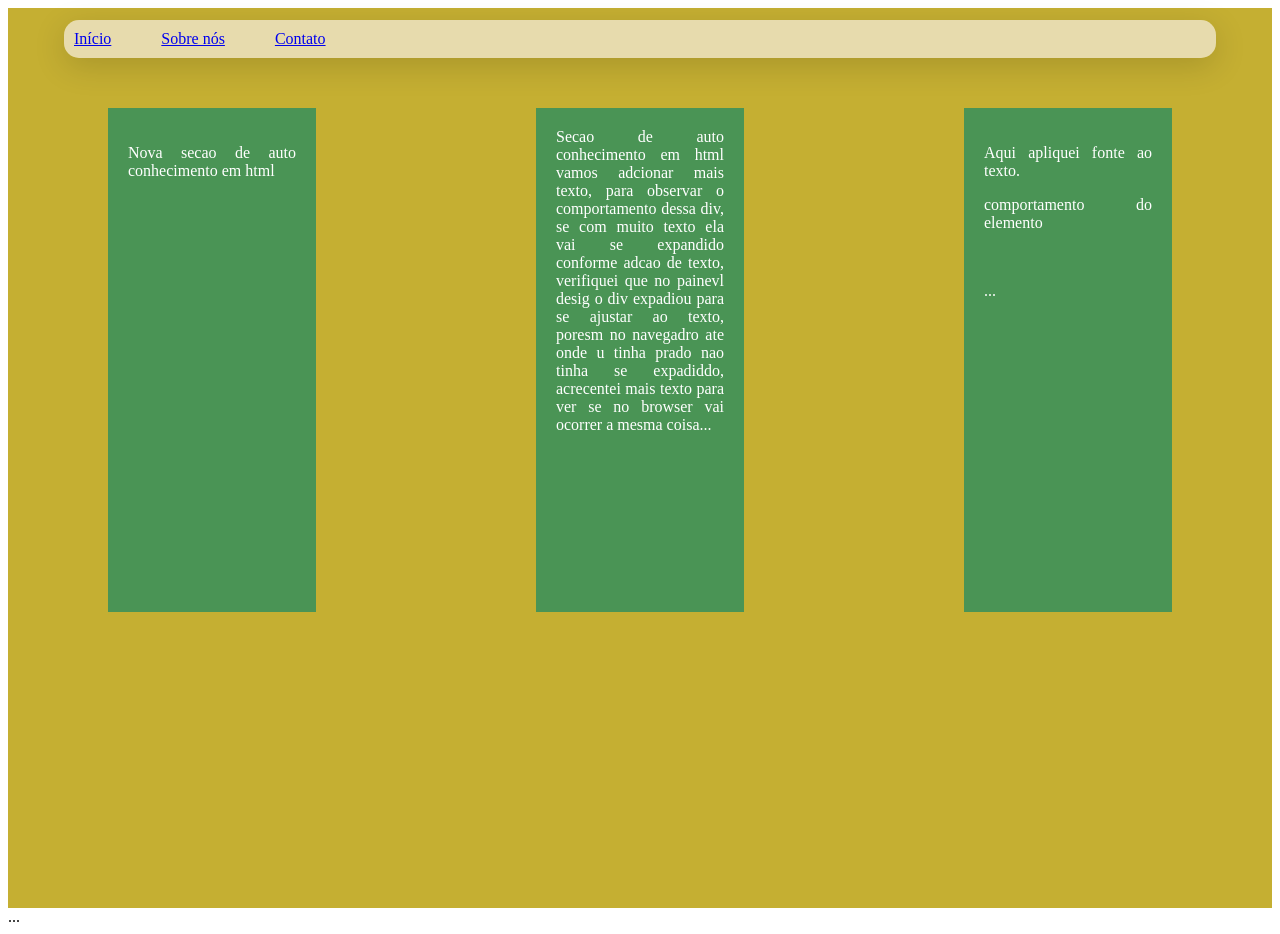
==== index.html @ 29dd5a1a "atualizacao do nome do arquivo estudo.html para index.html" ====
<!DOCTYPE html>
<html lang="pt-BR">
<head>
  <meta charset="UTF-8">
  <meta http-equiv="X-UA-Compatible" content="IE=edge">
  <meta name="viewport" content="width=device-width, initial-scale=1.0">
  <title>Banner Animado</title>
  <link rel="stylesheet" href="style.css">
  
</head>
<body>
  <!-- Cabeçalho (Global) -->
  <header class="site-header">
    <div class="container">
      <nav class="main-nav"><ul class="lst">
    <li><a href="#index.html">Início</a></li>
    <li><a href="sobre.html">Sobre nós</a></li>
    <li><a href="contato.html">Contato</a></li>
  </ul></nav>
    </div>
  </header>

  <!-- Conteúdo Principal (O "Core" da página) -->
  <main class="site-main">
    
    <!-- Seção de destaque / Banner -->
<section class="nova-section">
      <div class="container">
        <p>
          Nova secao de auto conhecimento em  html
        </p>
		</div>
    </section>

    <section class="hero-section">
      <div class="container">Secao de auto conhecimento em  html
		vamos adcionar mais texto, para observar o comportamento
		dessa div, se com muito texto ela vai se expandido conforme 
		adcao de texto, verifiquei que no painevl desig o div expadiou
		  para se ajustar ao texto, poresm no navegadro ate onde u tinha prado
		  nao tinha se expadiddo, acrecentei mais texto para ver se no browser 
		  vai ocorrer a mesma coisa...
		</div>
    </section>

    <!-- Container de Layout (Aqui reside a harmonia visual) -->
    <section class="content-container">
      <div class="container">
		  <p class="txt">Aqui apliquei fonte ao texto.
        </p>
        <!-- Bloco de Componente (Ex: O widget da Copa) -->
        <article class="card-component">
           <header class="card-header">
             <p> comportamento do elemento
			   </p>
             <p>&nbsp;</p>
           </header>
           <div class="card-body">...</div>
        </article>

      </div>
    </section>
	  <article><h3 style="font-family: 'Gill Sans', 'Gill Sans MT', 'Myriad Pro', 'DejaVu Sans Condensed', Helvetica, Arial, 'sans-serif'">
				   </h3></article>
  </main>

  <!-- Rodapé (Global) -->
  <footer class="site-footer">
    <div class="container">...</div></footer>
</body>

</html>
---- style.css ----
main {
    display: grid;
	background-color: #c5af32; /* Cor de fundo para visualização */
    grid-template-columns: 1fr 1fr 1fr;
	height: 100vh; /* Altura total da viewport */
    gap: 20px; /* Ajuste o valor conforme preferir para criar o espaço */
}	

	
.txt{
	font-family: Impact, Haettenschweiler, "Franklin Gothic Bold", "Arial Black", "sans-serif";
}
.nova-section{
	background-color: #4a9455;
	color: white;
	padding: 20px;
	margin: 100px;
	text-align: justify;
	align-items: center;
}
.content-container{
	background-color: #4a9455;
	color: white;
	min-height: 300px;
	padding: 20px;
	margin: 100px;
	text-align: justify;
	align-items: center;
}

.hero-section{
	
	background-color: #4a9455;
	color: white;
	min-height: 300px;
	padding: 20px;
	margin: 100px;
	text-align: justify;
	align-items: center;
}

.site-header{
	position: fixed;
	top: 20px;
	left: 5%;
	right: 5%;
	display: flex;
	align-items: center;
	gap: 20px;
	margin-bottom: 10px;
	background-color: rgba(245,238,226, 0.7);
	border-radius: 15px;
	box-shadow: 0 8px 32px rgba(0, 0, 0, 0.15);

		
}
.lst{
display: flex;
justify-content: space-between;
list-style: none;
padding: 0;
gap:50px;
margin:  10px;

}
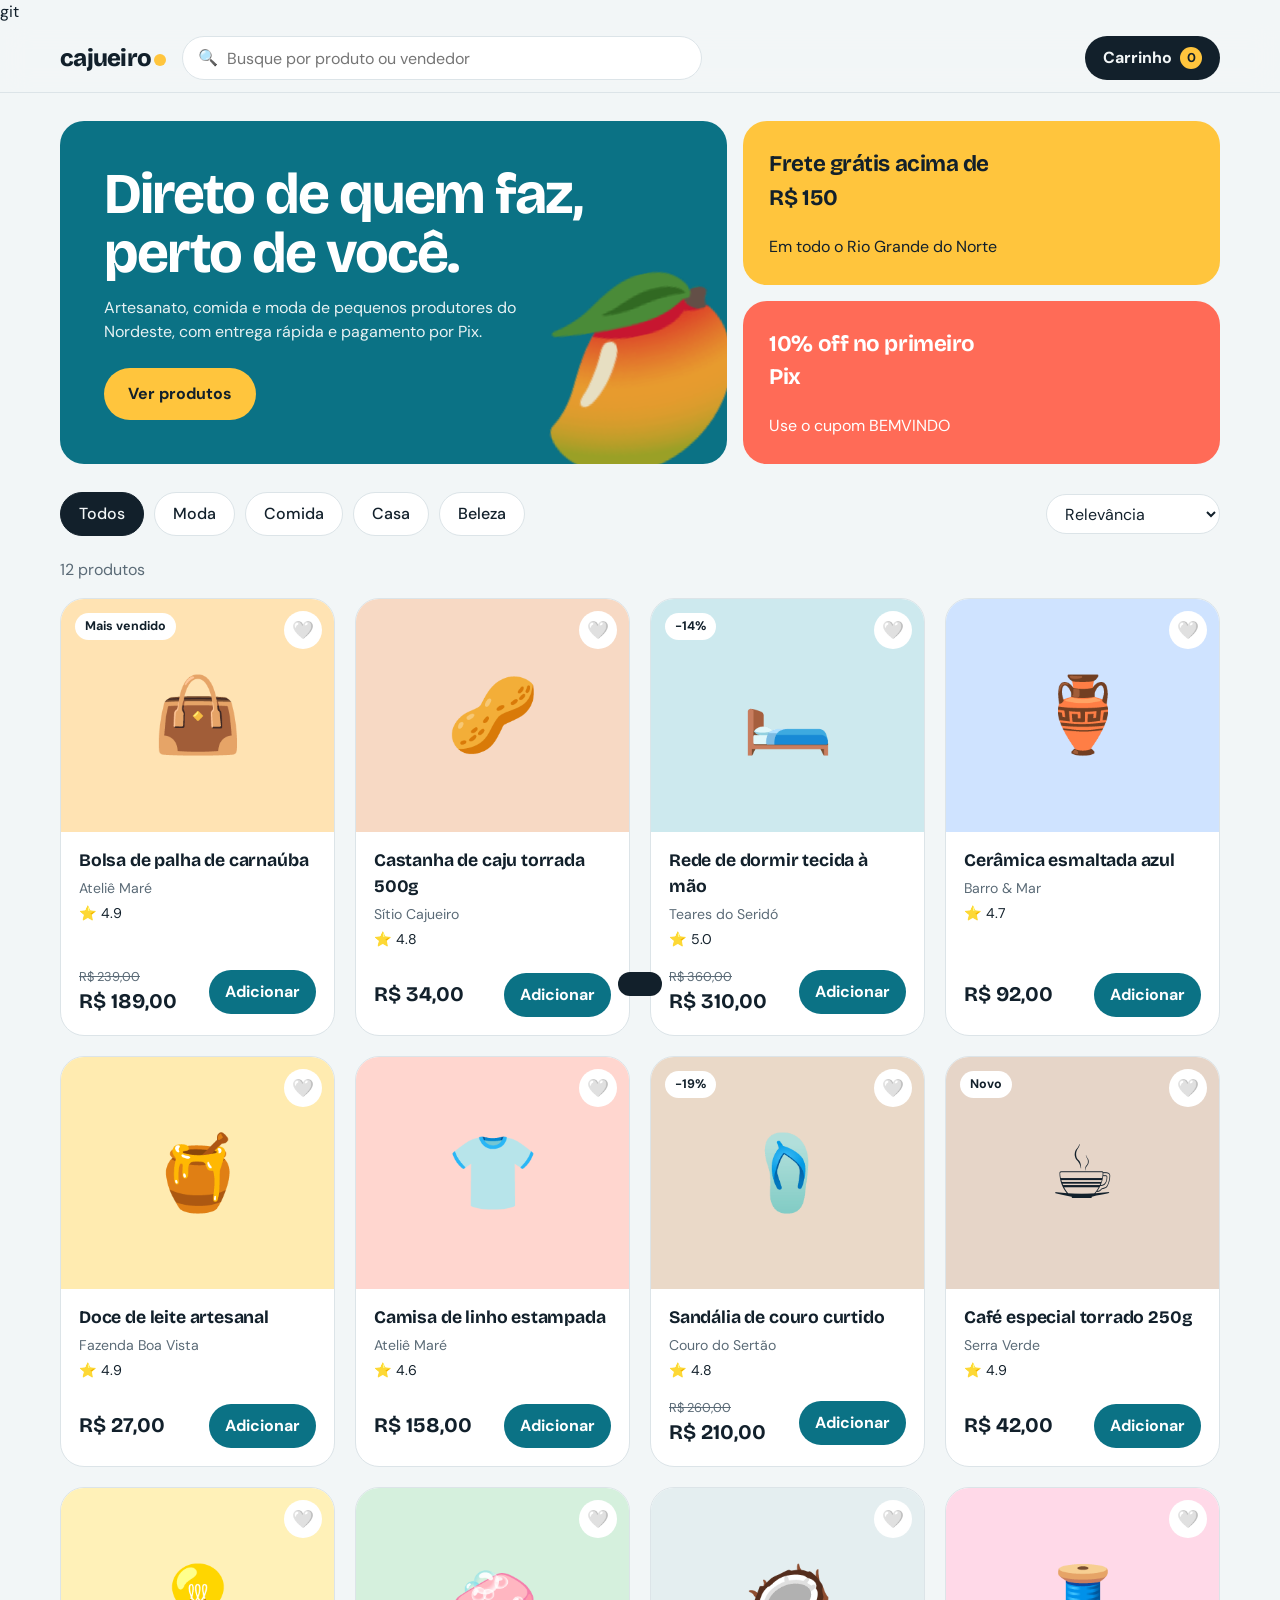
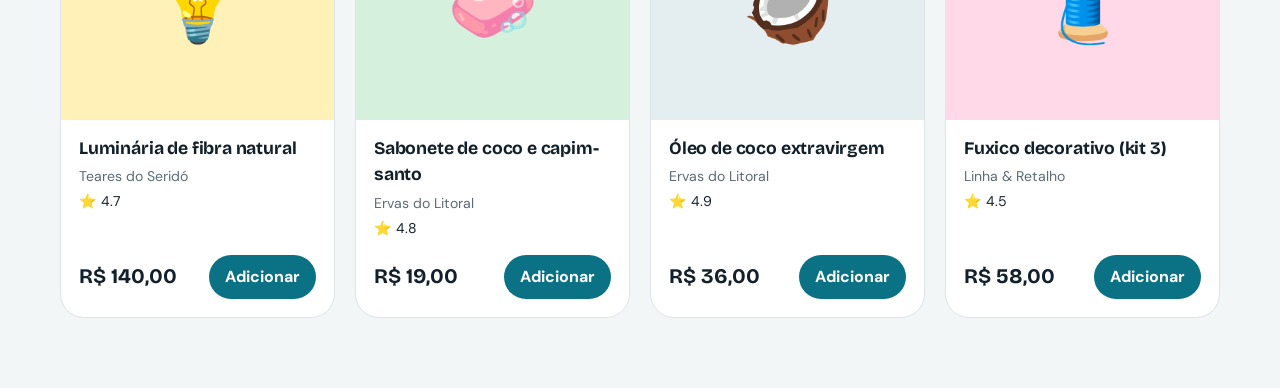
==== commit b933d85c: "preparando ambiente" ====
--- a/index.html
+++ b/index.html
@@ -1,72 +1,132 @@
 <!DOCTYPE html>
 <html lang="pt-BR">
 <head>
-  <meta charset="UTF-8">
-  <meta http-equiv="X-UA-Compatible" content="IE=edge">
-  <meta name="viewport" content="width=device-width, initial-scale=1.0">
-  <title>Banner Animado</title>
-  <link rel="stylesheet" href="style.css">
-  
+<meta charset="UTF-8">git
+<meta name="viewport" content="width=device-width, initial-scale=1">
+<title>Cajueiro — Marketplace de produtos locais</title>
+<link rel="stylesheet" href="css/styles.css">
+<link rel="preconnect" href="https://fonts.googleapis.com">
+<link href="https://fonts.googleapis.com/css2?family=Bricolage+Grotesque:wght@500;700;800&family=DM+Sans:wght@400;500;700&display=swap" rel="stylesheet">
+
 </head>
 <body>
-  <!-- Cabeçalho (Global) -->
-  <header class="site-header">
-    <div class="container">
-      <nav class="main-nav"><ul class="lst">
-    <li><a href="#index.html">Início</a></li>
-    <li><a href="sobre.html">Sobre nós</a></li>
-    <li><a href="contato.html">Contato</a></li>
-  </ul></nav>
+
+<header>
+  <div class="wrap bar">
+    <div class="logo">cajueiro<i></i></div>
+    <label class="search"><span>🔍</span><input id="q" type="search" placeholder="Busque por produto ou vendedor" aria-label="Buscar"></label>
+    <button class="cart-btn" id="openCart" aria-label="Abrir carrinho">Carrinho <b id="cartCount">0</b></button>
+  </div>
+</header>
+
+<main class="wrap">
+  <section class="hero">
+    <div class="hero-main">
+      <div>
+        <h1>Direto de quem faz, perto de você.</h1>
+        <p>Artesanato, comida e moda de pequenos produtores do Nordeste, com entrega rápida e pagamento por Pix.</p>
+      </div>
+      <button class="cta" onclick="document.getElementById('lista').scrollIntoView({behavior:'smooth'})">Ver produtos</button>
+      <div class="big" aria-hidden="true">🥭</div>
     </div>
-  </header>
+    <div class="hero-side">
+      <div class="tile a"><h3>Frete grátis acima de R$ 150</h3><span>Em todo o Rio Grande do Norte</span></div>
+      <div class="tile b"><h3>10% off no primeiro Pix</h3><span>Use o cupom BEMVINDO</span></div>
+    </div>
+  </section>
 
-  <!-- Conteúdo Principal (O "Core" da página) -->
-  <main class="site-main">
-    
-    <!-- Seção de destaque / Banner -->
-<section class="nova-section">
-      <div class="container">
-        <p>
-          Nova secao de auto conhecimento em  html
-        </p>
-		</div>
-    </section>
+  <section id="lista">
+    <div class="filters" id="chips"></div>
+    <p class="count" id="count"></p>
+    <div class="grid" id="grid"></div>
+  </section>
+</main>
 
-    <section class="hero-section">
-      <div class="container">Secao de auto conhecimento em  html
-		vamos adcionar mais texto, para observar o comportamento
-		dessa div, se com muito texto ela vai se expandido conforme 
-		adcao de texto, verifiquei que no painevl desig o div expadiou
-		  para se ajustar ao texto, poresm no navegadro ate onde u tinha prado
-		  nao tinha se expadiddo, acrecentei mais texto para ver se no browser 
-		  vai ocorrer a mesma coisa...
-		</div>
-    </section>
+<div class="scrim" id="scrim"></div>
+<aside class="drawer" aria-label="Carrinho">
+  <header><h2>Seu carrinho</h2><button id="closeCart" aria-label="Fechar">✕</button></header>
+  <div class="items" id="items"></div>
+  <div class="total">
+    <div class="line"><span>Total</span><span id="total">R$ 0,00</span></div>
+    <button class="cta" id="checkout">Finalizar compra</button>
+  </div>
+</aside>
+<div class="toast" id="toast" role="status"></div>
 
-    <!-- Container de Layout (Aqui reside a harmonia visual) -->
-    <section class="content-container">
-      <div class="container">
-		  <p class="txt">Aqui apliquei fonte ao texto.
-        </p>
-        <!-- Bloco de Componente (Ex: O widget da Copa) -->
-        <article class="card-component">
-           <header class="card-header">
-             <p> comportamento do elemento
-			   </p>
-             <p>&nbsp;</p>
-           </header>
-           <div class="card-body">...</div>
-        </article>
+<script>
+const products=[
+ {id:1,n:"Bolsa de palha de carnaúba",s:"Ateliê Maré",c:"Moda",p:189,o:239,r:4.9,e:"👜",bg:"#FFE3B3",t:"Mais vendido"},
+ {id:2,n:"Castanha de caju torrada 500g",s:"Sítio Cajueiro",c:"Comida",p:34,r:4.8,e:"🥜",bg:"#F7D9C4"},
+ {id:3,n:"Rede de dormir tecida à mão",s:"Teares do Seridó",c:"Casa",p:310,o:360,r:5,e:"🛏️",bg:"#CDE9EE",t:"-14%"},
+ {id:4,n:"Cerâmica esmaltada azul",s:"Barro & Mar",c:"Casa",p:92,r:4.7,e:"🏺",bg:"#CFE3FF"},
+ {id:5,n:"Doce de leite artesanal",s:"Fazenda Boa Vista",c:"Comida",p:27,r:4.9,e:"🍯",bg:"#FFEBB0"},
+ {id:6,n:"Camisa de linho estampada",s:"Ateliê Maré",c:"Moda",p:158,r:4.6,e:"👕",bg:"#FFD6CF"},
+ {id:7,n:"Sandália de couro curtido",s:"Couro do Sertão",c:"Moda",p:210,o:260,r:4.8,e:"🩴",bg:"#EAD9C8",t:"-19%"},
+ {id:8,n:"Café especial torrado 250g",s:"Serra Verde",c:"Comida",p:42,r:4.9,e:"☕",bg:"#E6D5C8",t:"Novo"},
+ {id:9,n:"Luminária de fibra natural",s:"Teares do Seridó",c:"Casa",p:140,r:4.7,e:"💡",bg:"#FFF1B8"},
+ {id:10,n:"Sabonete de coco e capim-santo",s:"Ervas do Litoral",c:"Beleza",p:19,r:4.8,e:"🧼",bg:"#D5F0DD"},
+ {id:11,n:"Óleo de coco extravirgem",s:"Ervas do Litoral",c:"Beleza",p:36,r:4.9,e:"🥥",bg:"#E4EEF0"},
+ {id:12,n:"Fuxico decorativo (kit 3)",s:"Linha & Retalho",c:"Casa",p:58,r:4.5,e:"🧵",bg:"#FFD9E8"}
+];
+const money=v=>v.toLocaleString("pt-BR",{style:"currency",currency:"BRL"});
+const $=id=>document.getElementById(id);
+const state={cat:"Todos",q:"",sort:"rel",cart:{},favs:new Set()};
+const cats=["Todos",...new Set(products.map(p=>p.c))];
 
-      </div>
-    </section>
-	  <article><h3 style="font-family: 'Gill Sans', 'Gill Sans MT', 'Myriad Pro', 'DejaVu Sans Condensed', Helvetica, Arial, 'sans-serif'">
-				   </h3></article>
-  </main>
+function renderChips(){
+  $("chips").innerHTML=cats.map(c=>`<button class="chip" aria-pressed="${c===state.cat}" data-c="${c}">${c}</button>`).join("")+
+  `<select id="sort" aria-label="Ordenar"><option value="rel">Relevância</option><option value="asc">Menor preço</option><option value="desc">Maior preço</option><option value="rate">Melhor avaliados</option></select>`;
+  $("sort").value=state.sort;
+}
+function renderGrid(){
+  let list=products.filter(p=>(state.cat==="Todos"||p.c===state.cat)&&(p.n+p.s).toLowerCase().includes(state.q));
+  if(state.sort==="asc")list.sort((a,b)=>a.p-b.p);
+  if(state.sort==="desc")list.sort((a,b)=>b.p-a.p);
+  if(state.sort==="rate")list.sort((a,b)=>b.r-a.r);
+  $("count").textContent=`${list.length} produto${list.length===1?"":"s"}`;
+  $("grid").innerHTML=list.length?list.map(p=>`
+   <article class="card">
+    <div class="thumb" style="background:${p.bg}">${p.e}
+      ${p.t?`<span class="tag">${p.t}</span>`:""}
+      <button class="fav" data-fav="${p.id}" aria-label="Favoritar ${p.n}" aria-pressed="${state.favs.has(p.id)}">${state.favs.has(p.id)?"❤️":"🤍"}</button>
+    </div>
+    <div class="info">
+      <h4>${p.n}</h4><span class="seller">${p.s}</span><span class="rate">⭐ ${p.r.toFixed(1)}</span>
+      <div class="buy"><div class="price">${p.o?`<s>${money(p.o)}</s>`:""}${money(p.p)}</div>
+      <button class="add" data-add="${p.id}">Adicionar</button></div>
+    </div>
+   </article>`).join(""):`<div class="empty">Nenhum produto encontrado. Tente outra busca ou categoria.</div>`;
+}
+function renderCart(){
+  const ids=Object.keys(state.cart);
+  let total=0,n=0;
+  $("items").innerHTML=ids.length?ids.map(id=>{
+    const p=products.find(x=>x.id==id),q=state.cart[id];total+=p.p*q;n+=q;
+    return `<div class="row"><div class="mini" style="background:${p.bg}">${p.e}</div>
+      <div><strong>${p.n}</strong><div class="seller">${money(p.p)}</div></div>
+      <div class="qty"><button data-dec="${id}" aria-label="Diminuir">−</button><span>${q}</span><button data-inc="${id}" aria-label="Aumentar">+</button></div></div>`;
+  }).join(""):`<p class="empty">Seu carrinho está vazio. Adicione um produto para começar.</p>`;
+  $("total").textContent=money(total);$("cartCount").textContent=n;
+}
+function toast(msg){const t=$("toast");t.textContent=msg;t.classList.add("show");clearTimeout(toast.t);toast.t=setTimeout(()=>t.classList.remove("show"),1800)}
+const setCart=(id,d)=>{state.cart[id]=(state.cart[id]||0)+d;if(state.cart[id]<=0)delete state.cart[id];renderCart()};
 
-  <!-- Rodapé (Global) -->
-  <footer class="site-footer">
-    <div class="container">...</div></footer>
+document.addEventListener("click",e=>{
+  const t=e.target.closest("button");if(!t)return;
+  if(t.dataset.c){state.cat=t.dataset.c;renderChips();renderGrid()}
+  if(t.dataset.add){setCart(+t.dataset.add,1);toast("Adicionado ao carrinho")}
+  if(t.dataset.inc)setCart(+t.dataset.inc,1);
+  if(t.dataset.dec)setCart(+t.dataset.dec,-1);
+  if(t.dataset.fav){const id=+t.dataset.fav;state.favs.has(id)?state.favs.delete(id):state.favs.add(id);renderGrid()}
+  if(t.id==="checkout")toast(Object.keys(state.cart).length?"Pedido enviado! Pague com Pix.":"Adicione itens antes de finalizar");
+});
+document.addEventListener("change",e=>{if(e.target.id==="sort"){state.sort=e.target.value;renderGrid()}});
+$("q").addEventListener("input",e=>{state.q=e.target.value.toLowerCase();renderGrid()});
+const toggle=o=>document.body.classList.toggle("open",o);
+$("openCart").onclick=()=>toggle(true);$("closeCart").onclick=()=>toggle(false);$("scrim").onclick=()=>toggle(false);
+document.addEventListener("keydown",e=>{if(e.key==="Escape")toggle(false)});
+
+renderChips();renderGrid();renderCart();
+</script>
 </body>
-
 </html>
--- a/css/styles.css
+++ b/css/styles.css
@@ -0,0 +1,87 @@
+:root{
+  --bg:#F2F6F7; --surface:#FFFFFF; --ink:#12202B; --muted:#5B6B77; --line:#DCE4E8;
+  --brand:#0B7285; --brand-ink:#FFFFFF; --sun:#FFC53D; --coral:#FF6B57;
+  --r-lg:24px; --r-md:14px; --r-pill:999px;
+  --font-d:"Bricolage Grotesque",system-ui,sans-serif; --font-b:"DM Sans",system-ui,sans-serif;
+}
+@media (prefers-color-scheme:dark){
+  :root{--bg:#0D161C; --surface:#15222B; --ink:#EAF1F4; --muted:#93A5B0; --line:#25363F; --brand:#3CC4DA; --brand-ink:#06242B;}
+}
+*{box-sizing:border-box;margin:0}
+body{font-family:var(--font-b);background:var(--bg);color:var(--ink);line-height:1.5}
+button{font:inherit;color:inherit;cursor:pointer;border:0;background:none}
+:focus-visible{outline:3px solid var(--brand);outline-offset:2px}
+.wrap{max-width:1200px;margin:0 auto;padding:0 20px}
+
+/* Header */
+header{position:sticky;top:0;z-index:20;background:color-mix(in srgb,var(--bg) 85%,transparent);backdrop-filter:blur(14px);border-bottom:1px solid var(--line)}
+.bar{display:flex;align-items:center;gap:16px;height:68px}
+.logo{font-family:var(--font-d);font-weight:800;font-size:1.5rem;letter-spacing:-.03em}
+.logo i{display:inline-block;width:12px;height:12px;border-radius:50%;background:var(--sun);margin-left:3px}
+.search{flex:1;max-width:520px;position:relative}
+.search input{width:100%;height:44px;border-radius:var(--r-pill);border:1px solid var(--line);background:var(--surface);color:var(--ink);padding:0 18px 0 44px;font:inherit}
+.search span{position:absolute;left:16px;top:10px}
+.cart-btn{margin-left:auto;height:44px;padding:0 18px;border-radius:var(--r-pill);background:var(--ink);color:var(--bg);font-weight:700;display:flex;gap:8px;align-items:center}
+.cart-btn b{background:var(--sun);color:#12202B;border-radius:var(--r-pill);min-width:22px;height:22px;display:grid;place-items:center;font-size:.8rem}
+
+/* Hero */
+.hero{display:grid;grid-template-columns:1.4fr 1fr;gap:16px;margin:28px 0}
+.hero-main{background:var(--brand);color:var(--brand-ink);border-radius:var(--r-lg);padding:44px;display:flex;flex-direction:column;justify-content:space-between;min-height:340px;position:relative;overflow:hidden}
+.hero-main h1{font-family:var(--font-d);font-size:clamp(2rem,4.5vw,3.6rem);line-height:1.02;letter-spacing:-.035em;max-width:14ch}
+.hero-main p{max-width:40ch;opacity:.9;margin:14px 0 24px}
+.hero-main .big{position:absolute;right:-20px;bottom:-40px;font-size:11rem;opacity:.9;transform:rotate(-12deg)}
+.cta{align-self:flex-start;background:var(--sun);color:#12202B;font-weight:700;padding:14px 24px;border-radius:var(--r-pill)}
+.hero-side{display:grid;grid-template-rows:1fr 1fr;gap:16px}
+.tile{border-radius:var(--r-lg);padding:26px;display:flex;flex-direction:column;justify-content:space-between}
+.tile h3{font-family:var(--font-d);font-size:1.4rem;letter-spacing:-.02em;max-width:16ch}
+.tile.a{background:var(--sun);color:#12202B}
+.tile.b{background:var(--coral);color:#fff}
+
+/* Filters */
+.filters{display:flex;gap:10px;align-items:center;flex-wrap:wrap;margin-bottom:22px}
+.chip{padding:9px 18px;border-radius:var(--r-pill);border:1px solid var(--line);background:var(--surface);font-weight:500}
+.chip[aria-pressed="true"]{background:var(--ink);color:var(--bg);border-color:var(--ink)}
+select{margin-left:auto;height:40px;border-radius:var(--r-pill);border:1px solid var(--line);background:var(--surface);color:var(--ink);padding:0 14px;font:inherit}
+.count{color:var(--muted);margin-bottom:16px}
+
+/* Grid */
+.grid{display:grid;grid-template-columns:repeat(auto-fill,minmax(250px,1fr));gap:20px;padding-bottom:70px}
+.card{background:var(--surface);border-radius:var(--r-lg);overflow:hidden;border:1px solid var(--line);display:flex;flex-direction:column;transition:transform .2s,box-shadow .2s}
+.card:hover{transform:translateY(-4px);box-shadow:0 14px 30px -14px rgba(11,40,50,.35)}
+.thumb{aspect-ratio:1/0.85;display:grid;place-items:center;font-size:4.6rem;position:relative}
+.tag{position:absolute;left:14px;top:14px;background:var(--surface);color:var(--ink);font-size:.78rem;font-weight:700;padding:4px 10px;border-radius:var(--r-pill)}
+.fav{position:absolute;right:12px;top:12px;width:38px;height:38px;border-radius:50%;background:var(--surface);display:grid;place-items:center;font-size:1.1rem}
+.info{padding:16px 18px 18px;display:flex;flex-direction:column;gap:4px;flex:1}
+.info h4{font-family:var(--font-d);font-size:1.1rem;letter-spacing:-.01em}
+.seller{color:var(--muted);font-size:.88rem}
+.rate{font-size:.88rem}
+.buy{display:flex;align-items:center;justify-content:space-between;margin-top:auto;padding-top:12px}
+.price{font-family:var(--font-d);font-weight:700;font-size:1.3rem}
+.price s{display:block;color:var(--muted);font-size:.8rem;font-weight:400;font-family:var(--font-b)}
+.add{background:var(--brand);color:var(--brand-ink);font-weight:700;padding:10px 16px;border-radius:var(--r-pill)}
+.empty{grid-column:1/-1;text-align:center;padding:60px 0;color:var(--muted)}
+
+/* Drawer */
+.scrim{position:fixed;inset:0;background:rgba(5,12,16,.5);opacity:0;pointer-events:none;transition:opacity .25s;z-index:30}
+.drawer{position:fixed;top:0;right:0;height:100%;width:min(420px,100%);background:var(--surface);z-index:31;transform:translateX(100%);transition:transform .3s;display:flex;flex-direction:column}
+body.open .scrim{opacity:1;pointer-events:auto}
+body.open .drawer{transform:none}
+.drawer header{position:static;display:flex;justify-content:space-between;align-items:center;padding:20px;background:none;backdrop-filter:none}
+.drawer h2{font-family:var(--font-d)}
+.items{flex:1;overflow:auto;padding:0 20px}
+.row{display:flex;gap:14px;align-items:center;padding:14px 0;border-bottom:1px solid var(--line)}
+.row .mini{width:56px;height:56px;border-radius:var(--r-md);display:grid;place-items:center;font-size:1.8rem}
+.row div:nth-child(2){flex:1}
+.qty{display:flex;align-items:center;gap:8px}
+.qty button{width:28px;height:28px;border-radius:50%;border:1px solid var(--line)}
+.total{padding:20px;border-top:1px solid var(--line)}
+.total .line{display:flex;justify-content:space-between;font-weight:700;font-size:1.2rem;margin-bottom:14px}
+.total .cta{width:100%;text-align:center}
+.toast{position:fixed;left:50%;bottom:24px;transform:translate(-50%,120px);background:var(--ink);color:var(--bg);padding:12px 22px;border-radius:var(--r-pill);transition:transform .3s;z-index:40}
+.toast.show{transform:translate(-50%,0)}
+
+@media(max-width:820px){
+  .hero{grid-template-columns:1fr}.hero-main{padding:28px}.hero-side{grid-template-rows:none;grid-template-columns:1fr 1fr}
+  .search{display:none}
+}
+@media(prefers-reduced-motion:reduce){*{transition:none!important}}
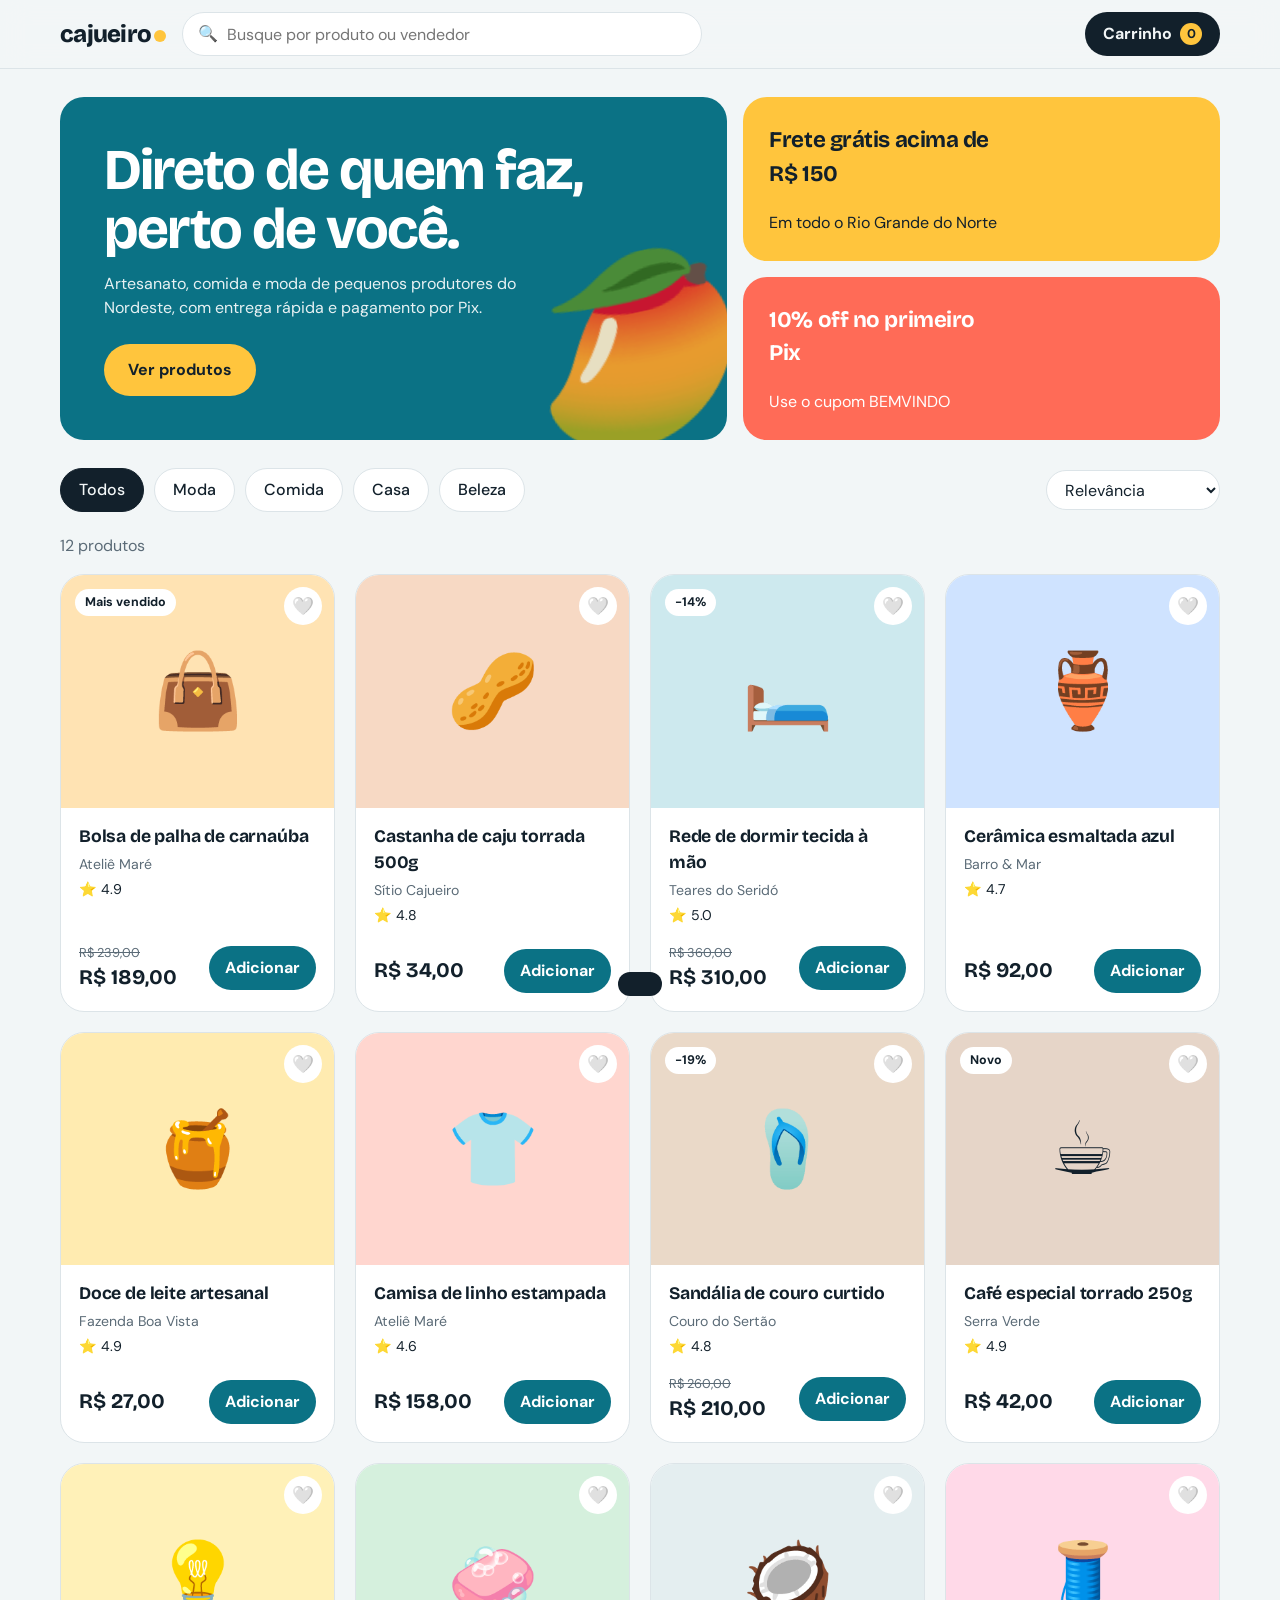
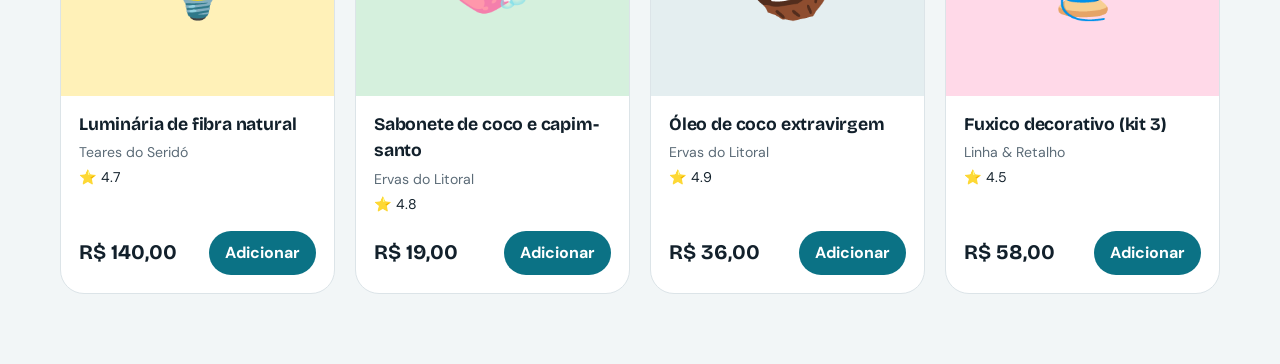
==== commit a1c608bf: "tirar o git" ====
--- a/index.html
+++ b/index.html
@@ -1,7 +1,7 @@
 <!DOCTYPE html>
 <html lang="pt-BR">
 <head>
-<meta charset="UTF-8">git
+<meta charset="UTF-8">
 <meta name="viewport" content="width=device-width, initial-scale=1">
 <title>Cajueiro — Marketplace de produtos locais</title>
 <link rel="stylesheet" href="css/styles.css">
